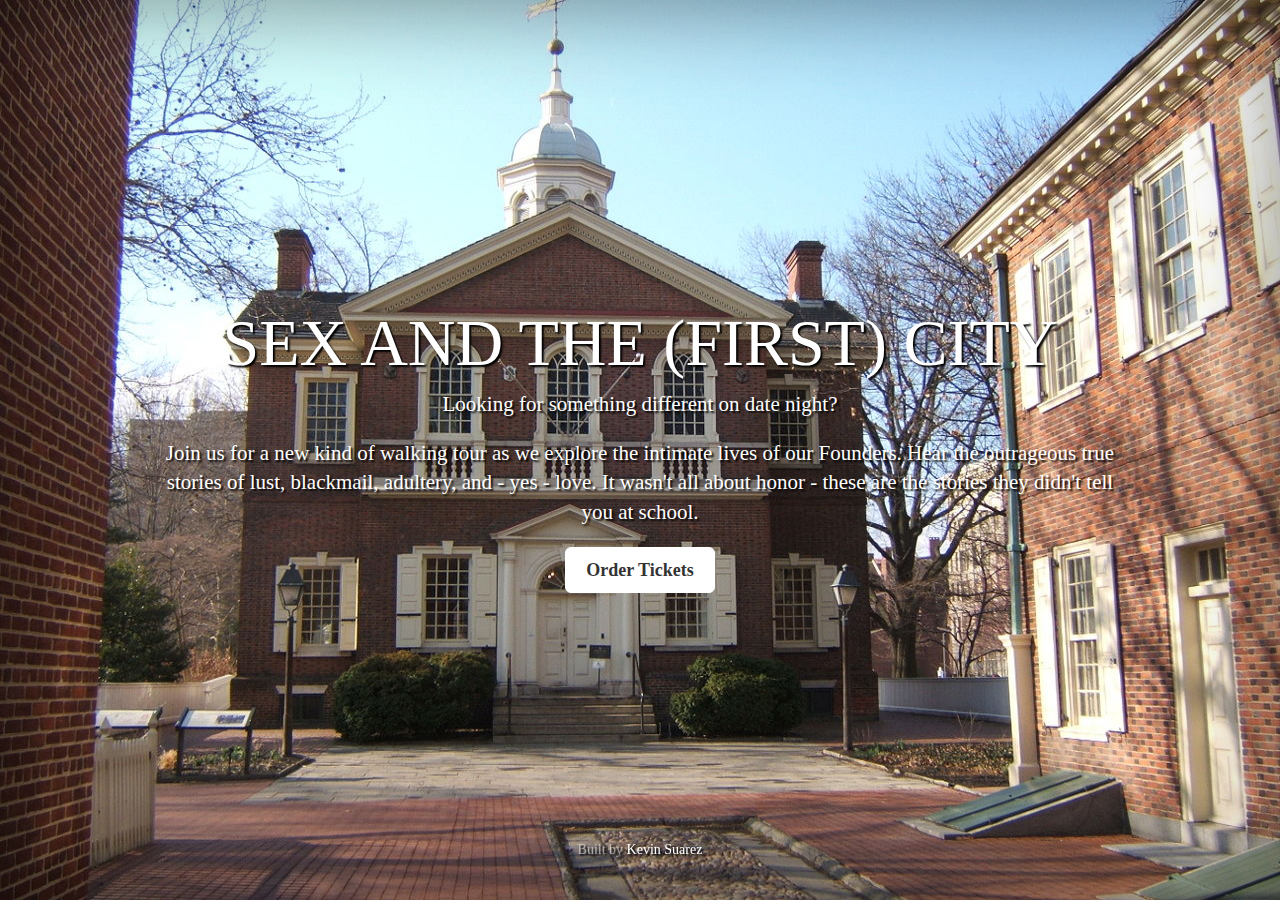
==== index.html @ 130a7742 "initial commit" ====
<!DOCTYPE html>
<html lang="en">
  <head>
    <meta charset="utf-8">
    <meta http-equiv="X-UA-Compatible" content="IE=edge">
    <meta name="viewport" content="width=device-width, initial-scale=1">
    <!-- The above 3 meta tags *must* come first in the head; any other head content must come *after* these tags -->
    <link rel="stylesheet" type="text/css" href="css/site.css">
	<link href='https://fonts.googleapis.com/css?family=PT+Sans+Narrow:700' rel='stylesheet' type='text/css'>
    <meta name="description" content="moop">
    <meta name="author" content="">
    <link rel="icon" href="../../favicon.ico">

    <title>Bowtie Tours</title>

    <!-- Bootstrap core CSS -->
    <link href="bootstrap/css/bootstrap.min.css" rel="stylesheet">

    <!-- IE10 viewport hack for Surface/desktop Windows 8 bug -->
    <link href="optimize/ie10-viewport-bug-workaround.css" rel="stylesheet">

    <!-- Custom styles for this template -->
    <link href="css/site.css" rel="stylesheet">

    <!-- Just for debugging purposes. Don't actually copy these 2 lines! -->
    <!--[if lt IE 9]><script src="../../assets/js/ie8-responsive-file-warning.js"></script><![endif]-->
    <script src="optimize/ie-emulation-modes-warning.js"></script>

    <!-- HTML5 shim and Respond.js for IE8 support of HTML5 elements and media queries -->
    <!--[if lt IE 9]>
      <script src="https://oss.maxcdn.com/html5shiv/3.7.2/html5shiv.min.js"></script>
      <script src="https://oss.maxcdn.com/respond/1.4.2/respond.min.js"></script>
    <![endif]-->
  </head>

  <body>

	<div class="site-wrapper">

      <div class="site-wrapper-inner">

        <div class="cover-container">

          <div class="inner cover">
            <h1 class="cover-heading"> SEX AND THE (FIRST) CITY </h1>
            <p class="lead">Looking for something different on date night?</p>
            <p class="lead">
            	Join us for a new kind of walking tour as we
				explore the intimate lives of our Founders.
				Hear the outrageous true stories of lust,
				blackmail, adultery, and - yes - love. It wasn't
				all about honor - these are the stories they
				didn't tell you at school.
			</p>            
            <p class="lead">
              <a href="#" class="btn btn-lg btn-default">Order Tickets</a>
            </p>
          </div>

          <div class="mastfoot">
            <div class="inner">
              <p>Built by 
              	<a target="_blank" href="http://kjsuarez.github.io/">
              		Kevin Suarez
              	</a>
              </p>

            </div>
          </div>

        </div>

      </div>

    </div>


    <!-- Bootstrap core JavaScript
    ================================================== -->
    <!-- Placed at the end of the document so the pages load faster -->
    <script src="https://ajax.googleapis.com/ajax/libs/jquery/1.11.3/jquery.min.js"></script>
    <script>window.jQuery || document.write('<script src="js/jquery-1.11.1.js"><\/script>')</script>
    <script src="bootstrap/js/bootstrap.min.js"></script>
    <!-- IE10 viewport hack for Surface/desktop Windows 8 bug -->
    <script src="optimize/ie10-viewport-bug-workaround.js"></script>
  </body>
</html>
---- css/site.css ----
/*
 * Globals
 */

/* Links */
a,
a:focus,
a:hover {
  color: #fff;
}

/* Custom default button */
.btn-default,
.btn-default:hover,
.btn-default:focus {
  color: #333;
  text-shadow: none; /* Prevent inheritence from `body` */
  background-color: #fff;
  border: 1px solid #fff;
}


/*
 * Base structure
 */

html,
body {
  height: 100%;
  background-color: #333;
}
body {
	background: url('../assets/CarpentersHall.jpg')no-repeat;
	background-size: 100% 100%;
    background-repeat: no-repeat;
	text-shadow: 2px 2px 2px #000000;
	font-family: georgia;	
 	color: #fff;
	text-align: center;
}

/* Extra markup and styles for table-esque vertical and horizontal centering */
.site-wrapper {
  display: table;
  width: 100%;
  height: 100%; /* For at least Firefox */
  min-height: 100%;
  -webkit-box-shadow: inset 0 0 100px rgba(0,0,0,.5);
          box-shadow: inset 0 0 100px rgba(0,0,0,.5);
}
.site-wrapper-inner {
  display: table-cell;
  vertical-align: top;
}
.cover-container {
  margin-right: auto;
  margin-left: auto;
}

/* Padding for spacing */
.inner {
  padding: 30px;
}


/*
 * Header
 */
.masthead-brand {
  margin-top: 10px;
  margin-bottom: 10px;
}

.masthead-nav > li {
  display: inline-block;
}
.masthead-nav > li + li {
  margin-left: 20px;
}
.masthead-nav > li > a {
  padding-right: 0;
  padding-left: 0;
  font-size: 16px;
  font-weight: bold;
  color: #fff; /* IE8 proofing */
  color: rgba(255,255,255,.75);
  border-bottom: 2px solid transparent;
}
.masthead-nav > li > a:hover,
.masthead-nav > li > a:focus {
  background-color: transparent;
  border-bottom-color: #a9a9a9;
  border-bottom-color: rgba(255,255,255,.25);
}
.masthead-nav > .active > a,
.masthead-nav > .active > a:hover,
.masthead-nav > .active > a:focus {
  color: #fff;
  border-bottom-color: #fff;
}

@media (min-width: 768px) {
  .masthead-brand {
    float: left;
  }
  .masthead-nav {
    float: right;
  }
}


/*
 * Cover
 */

.cover {
  padding: 0 20px;
  text-align: center;
}
.cover .btn-lg {
  padding: 10px 20px;
  font-weight: bold;
}
.cover-heading{
	font-size: 66px;

}

/*
 * Footer
 */

.mastfoot {
  color: #999; /* IE8 proofing */
  color: rgba(255,255,255,.5);
}


/*
 * Affix and center
 */

@media (min-width: 768px) {
  /* Pull out the header and footer */
  .masthead {
    position: fixed;
    top: 0;
  }
  .mastfoot {
    position: fixed;
    bottom: 0;
  }
  /* Start the vertical centering */
  .site-wrapper-inner {
    vertical-align: middle;
  }
  /* Handle the widths */
  .masthead,
  .mastfoot,
  .cover-container {
    width: 100%; /* Must be percentage or pixels for horizontal alignment */
  }
}

@media (min-width: 992px) {
  .masthead,
  .mastfoot,
  .cover-container {
    width: 1000px;
  }
}
---- optimize/ie10-viewport-bug-workaround.css ----
/*!
 * IE10 viewport hack for Surface/desktop Windows 8 bug
 * Copyright 2014-2015 Twitter, Inc.
 * Licensed under MIT (https://github.com/twbs/bootstrap/blob/master/LICENSE)
 */

/*
 * See the Getting Started docs for more information:
 * http://getbootstrap.com/getting-started/#support-ie10-width
 */
@-webkit-viewport { width: device-width; }
@-moz-viewport    { width: device-width; }
@-ms-viewport     { width: device-width; }
@-o-viewport      { width: device-width; }
@viewport         { width: device-width; }
---- css/site.css ----
/*
 * Globals
 */

/* Links */
a,
a:focus,
a:hover {
  color: #fff;
}

/* Custom default button */
.btn-default,
.btn-default:hover,
.btn-default:focus {
  color: #333;
  text-shadow: none; /* Prevent inheritence from `body` */
  background-color: #fff;
  border: 1px solid #fff;
}


/*
 * Base structure
 */

html,
body {
  height: 100%;
  background-color: #333;
}
body {
	background: url('../assets/CarpentersHall.jpg')no-repeat;
	background-size: 100% 100%;
    background-repeat: no-repeat;
	text-shadow: 2px 2px 2px #000000;
	font-family: georgia;	
 	color: #fff;
	text-align: center;
}

/* Extra markup and styles for table-esque vertical and horizontal centering */
.site-wrapper {
  display: table;
  width: 100%;
  height: 100%; /* For at least Firefox */
  min-height: 100%;
  -webkit-box-shadow: inset 0 0 100px rgba(0,0,0,.5);
          box-shadow: inset 0 0 100px rgba(0,0,0,.5);
}
.site-wrapper-inner {
  display: table-cell;
  vertical-align: top;
}
.cover-container {
  margin-right: auto;
  margin-left: auto;
}

/* Padding for spacing */
.inner {
  padding: 30px;
}


/*
 * Header
 */
.masthead-brand {
  margin-top: 10px;
  margin-bottom: 10px;
}

.masthead-nav > li {
  display: inline-block;
}
.masthead-nav > li + li {
  margin-left: 20px;
}
.masthead-nav > li > a {
  padding-right: 0;
  padding-left: 0;
  font-size: 16px;
  font-weight: bold;
  color: #fff; /* IE8 proofing */
  color: rgba(255,255,255,.75);
  border-bottom: 2px solid transparent;
}
.masthead-nav > li > a:hover,
.masthead-nav > li > a:focus {
  background-color: transparent;
  border-bottom-color: #a9a9a9;
  border-bottom-color: rgba(255,255,255,.25);
}
.masthead-nav > .active > a,
.masthead-nav > .active > a:hover,
.masthead-nav > .active > a:focus {
  color: #fff;
  border-bottom-color: #fff;
}

@media (min-width: 768px) {
  .masthead-brand {
    float: left;
  }
  .masthead-nav {
    float: right;
  }
}


/*
 * Cover
 */

.cover {
  padding: 0 20px;
  text-align: center;
}
.cover .btn-lg {
  padding: 10px 20px;
  font-weight: bold;
}
.cover-heading{
	font-size: 66px;

}

/*
 * Footer
 */

.mastfoot {
  color: #999; /* IE8 proofing */
  color: rgba(255,255,255,.5);
}


/*
 * Affix and center
 */

@media (min-width: 768px) {
  /* Pull out the header and footer */
  .masthead {
    position: fixed;
    top: 0;
  }
  .mastfoot {
    position: fixed;
    bottom: 0;
  }
  /* Start the vertical centering */
  .site-wrapper-inner {
    vertical-align: middle;
  }
  /* Handle the widths */
  .masthead,
  .mastfoot,
  .cover-container {
    width: 100%; /* Must be percentage or pixels for horizontal alignment */
  }
}

@media (min-width: 992px) {
  .masthead,
  .mastfoot,
  .cover-container {
    width: 1000px;
  }
}
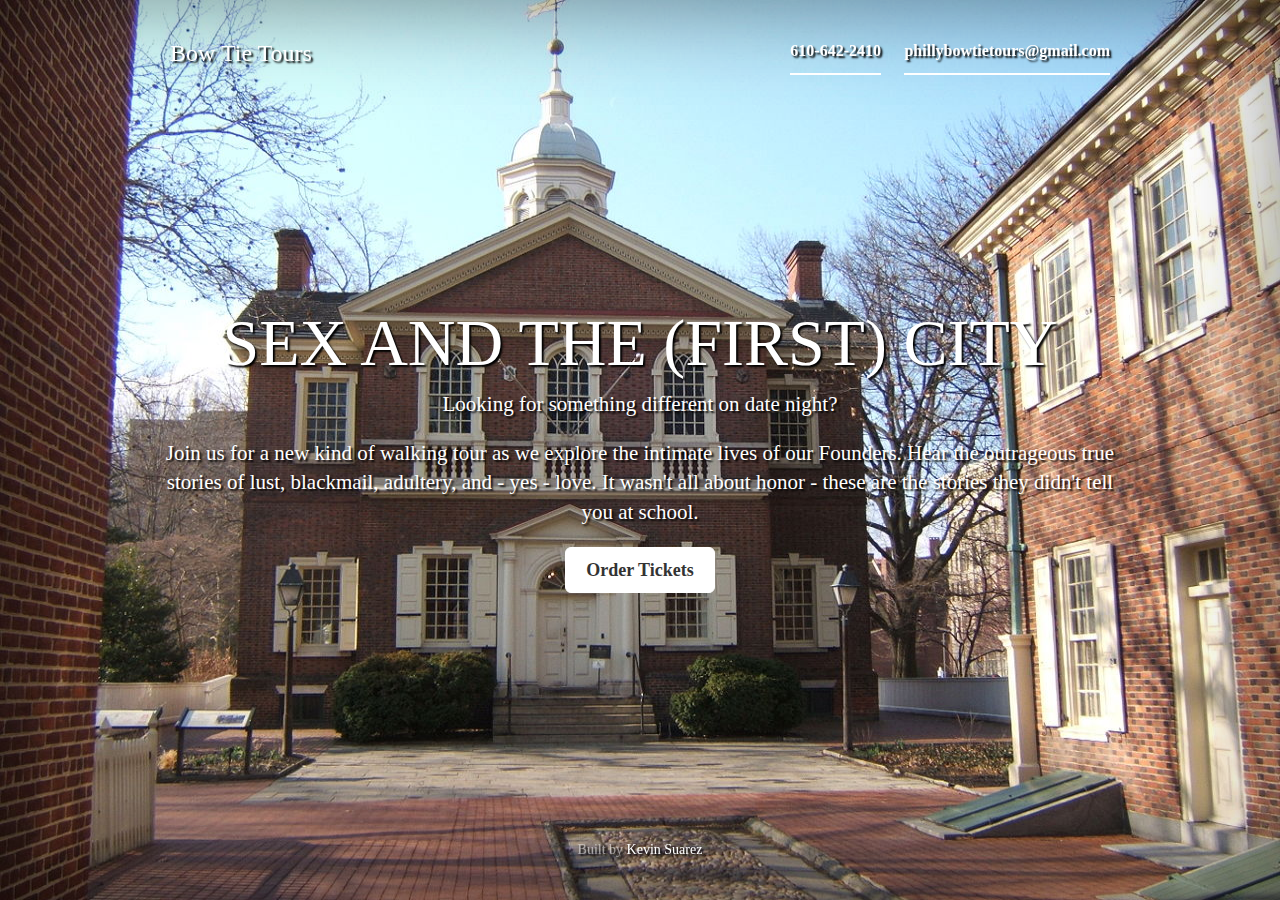
==== commit 02554581: "added navbar" ====
--- a/index.html
+++ b/index.html
@@ -40,6 +40,18 @@
       <div class="site-wrapper-inner">
 
         <div class="cover-container">
+          
+          <div class="masthead clearfix">
+            <div class="inner">
+              <h3 class="masthead-brand"><a target="_blank" href="http://bowtietours.com">Bow Tie Tours</a></h3>
+              <nav>
+                <ul class="nav masthead-nav">
+                  <li class="active"><a href="#">610-642-2410</a></li>
+                  <li class="active"><a href="#">phillybowtietours@gmail.com</a></li>
+                </ul>
+              </nav>
+            </div>
+          </div>
 
           <div class="inner cover">
             <h1 class="cover-heading"> SEX AND THE (FIRST) CITY </h1>
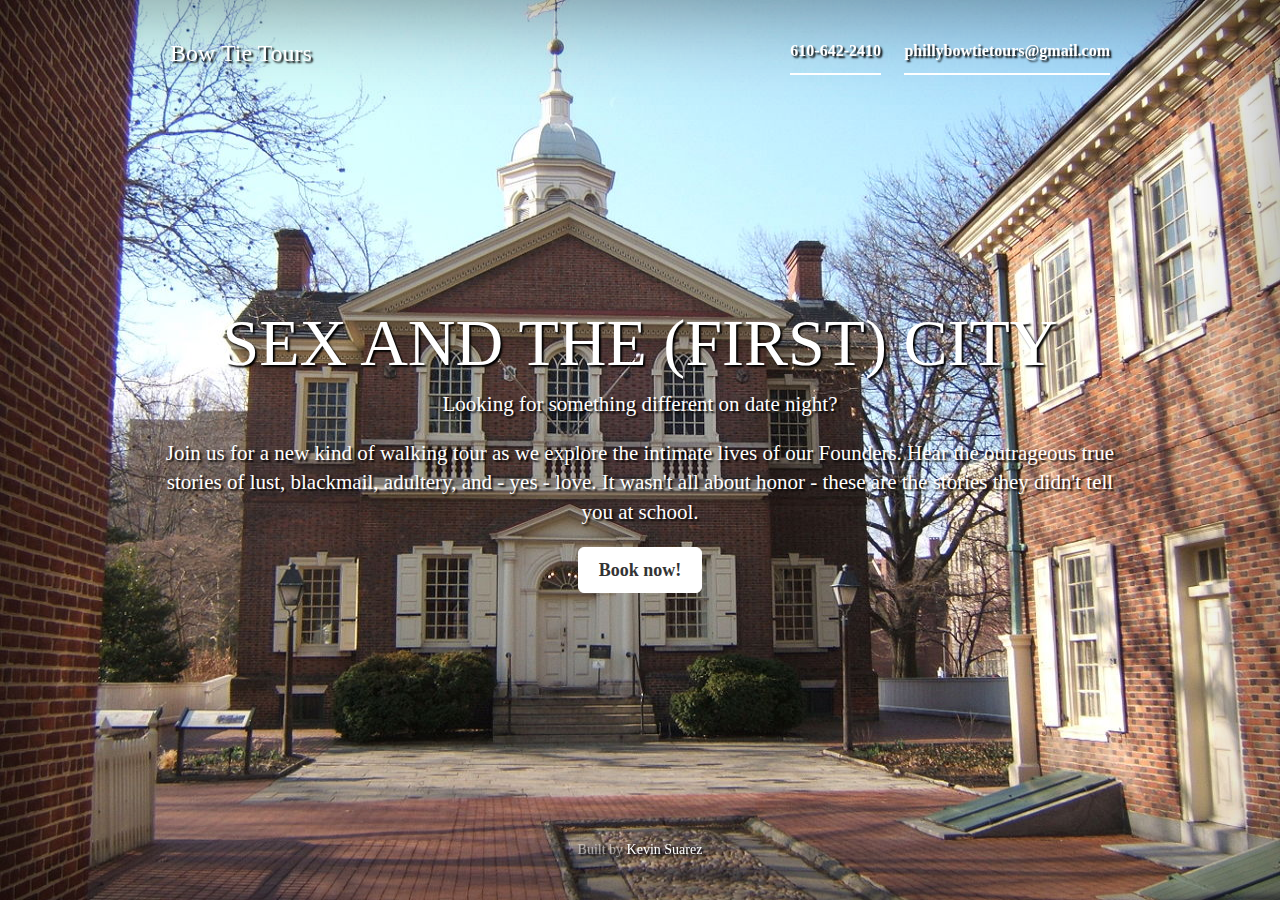
==== commit 605512fc: "added fareharbor button" ====
--- a/index.html
+++ b/index.html
@@ -65,7 +65,7 @@
 				didn't tell you at school.
 			</p>            
             <p class="lead">
-              <a href="#" class="btn btn-lg btn-default">Order Tickets</a>
+              <a class="btn btn-lg btn-default" href="https://fareharbor.com/bowtietours/items/19801/" onclick="FH.open({ shortname: 'bowtietours', view: { item: 19801 }, fullItems: 'yes' }); return false;">Book now!</a>
             </p>
           </div>
 
@@ -86,7 +86,8 @@
 
     </div>
 
-
+    <!-- fareharbor API -->
+    <script src="https://fareharbor.com/embeds/api/v1/"></script>
     <!-- Bootstrap core JavaScript
     ================================================== -->
     <!-- Placed at the end of the document so the pages load faster -->
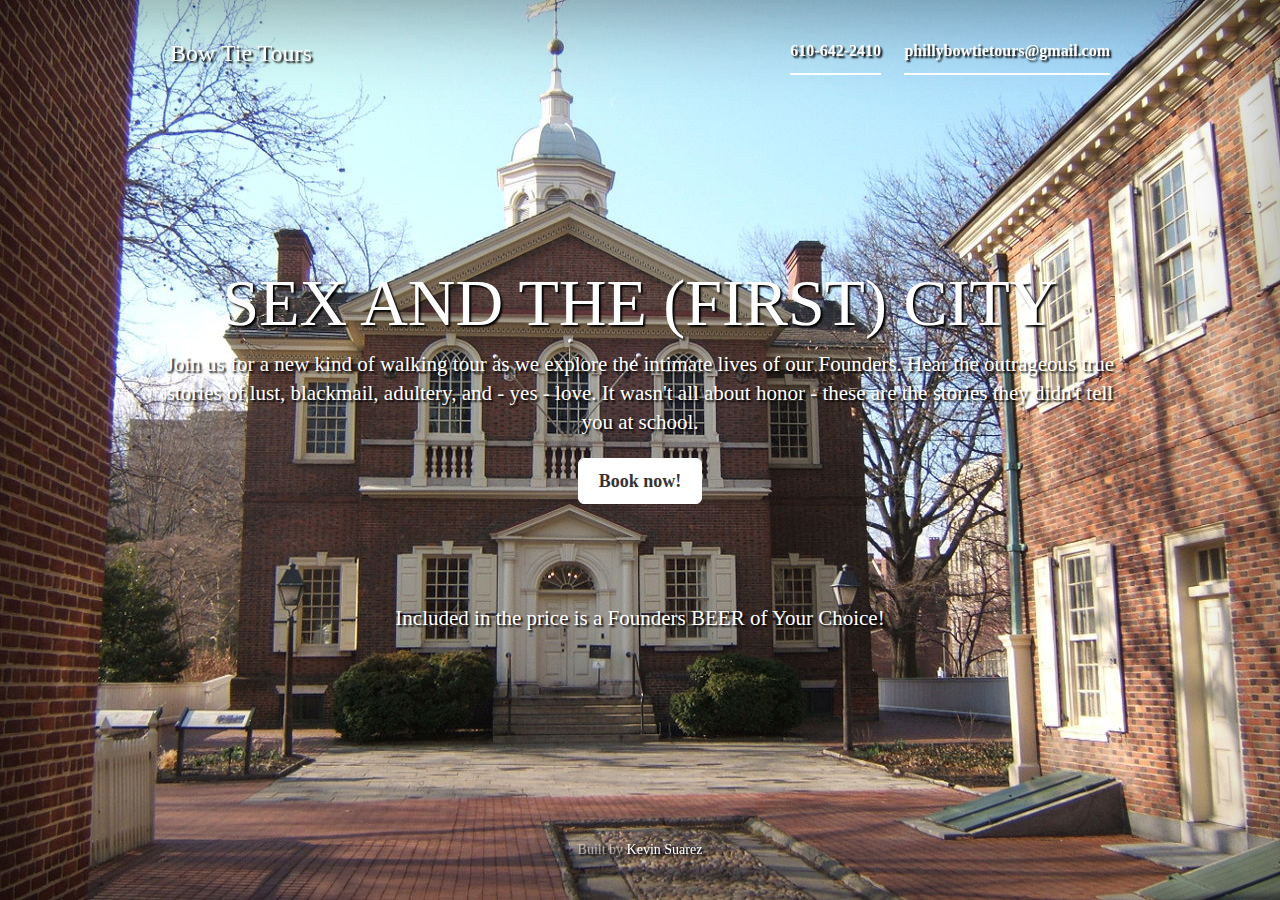
==== commit 9527bd74: "wording tweeks" ====
--- a/index.html
+++ b/index.html
@@ -55,7 +55,6 @@
 
           <div class="inner cover">
             <h1 class="cover-heading"> SEX AND THE (FIRST) CITY </h1>
-            <p class="lead">Looking for something different on date night?</p>
             <p class="lead">
             	Join us for a new kind of walking tour as we
 				explore the intimate lives of our Founders.
@@ -63,10 +62,14 @@
 				blackmail, adultery, and - yes - love. It wasn't
 				all about honor - these are the stories they
 				didn't tell you at school.
-			</p>            
+			</p>   
+
             <p class="lead">
               <a class="btn btn-lg btn-default" href="https://fareharbor.com/bowtietours/items/19801/" onclick="FH.open({ shortname: 'bowtietours', view: { item: 19801 }, fullItems: 'yes' }); return false;">Book now!</a>
             </p>
+          <p class="lead hook">
+            Included in the price is a Founders BEER of Your Choice!
+          </p>  
           </div>
 
           <div class="mastfoot">
--- a/css/site.css
+++ b/css/site.css
@@ -169,3 +169,7 @@
     width: 1000px;
   }
 }
+
+.hook{
+  margin-top: 100px;
+}
--- a/css/site.css
+++ b/css/site.css
@@ -169,3 +169,7 @@
     width: 1000px;
   }
 }
+
+.hook{
+  margin-top: 100px;
+}
